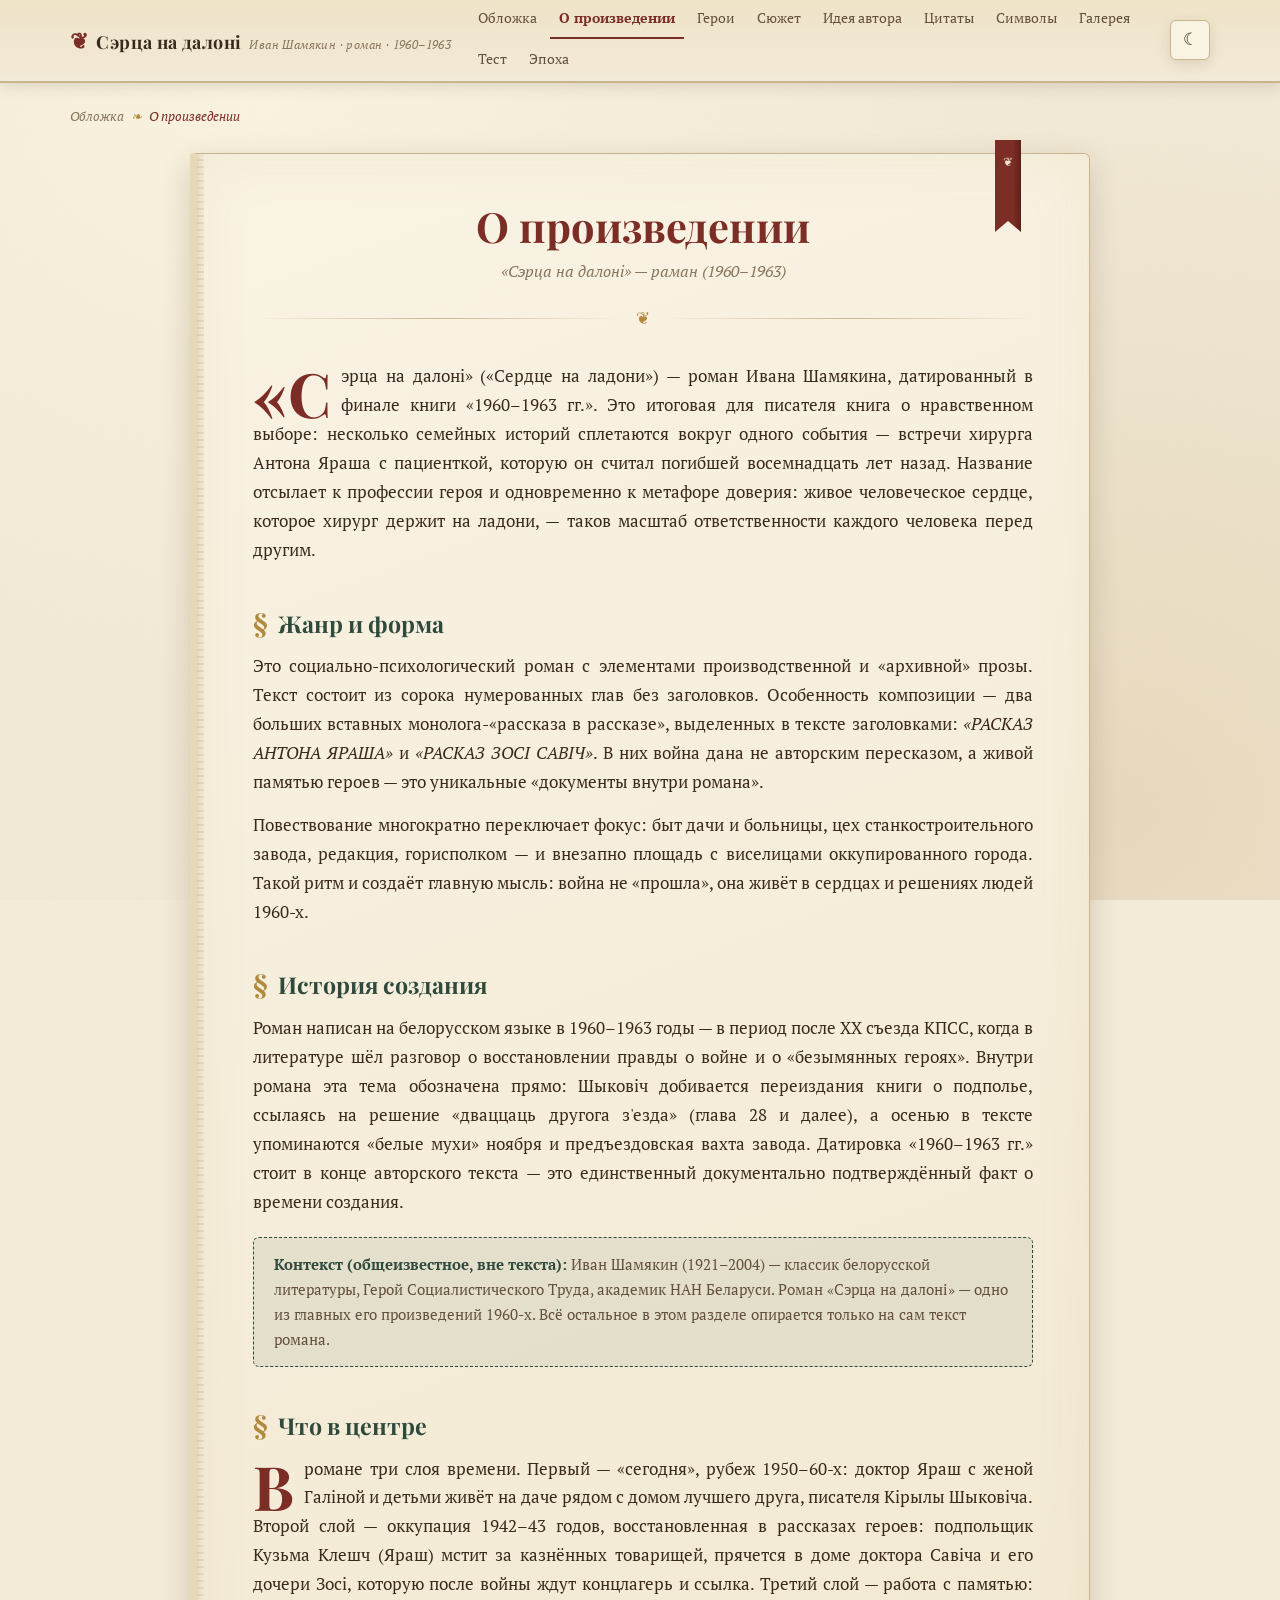
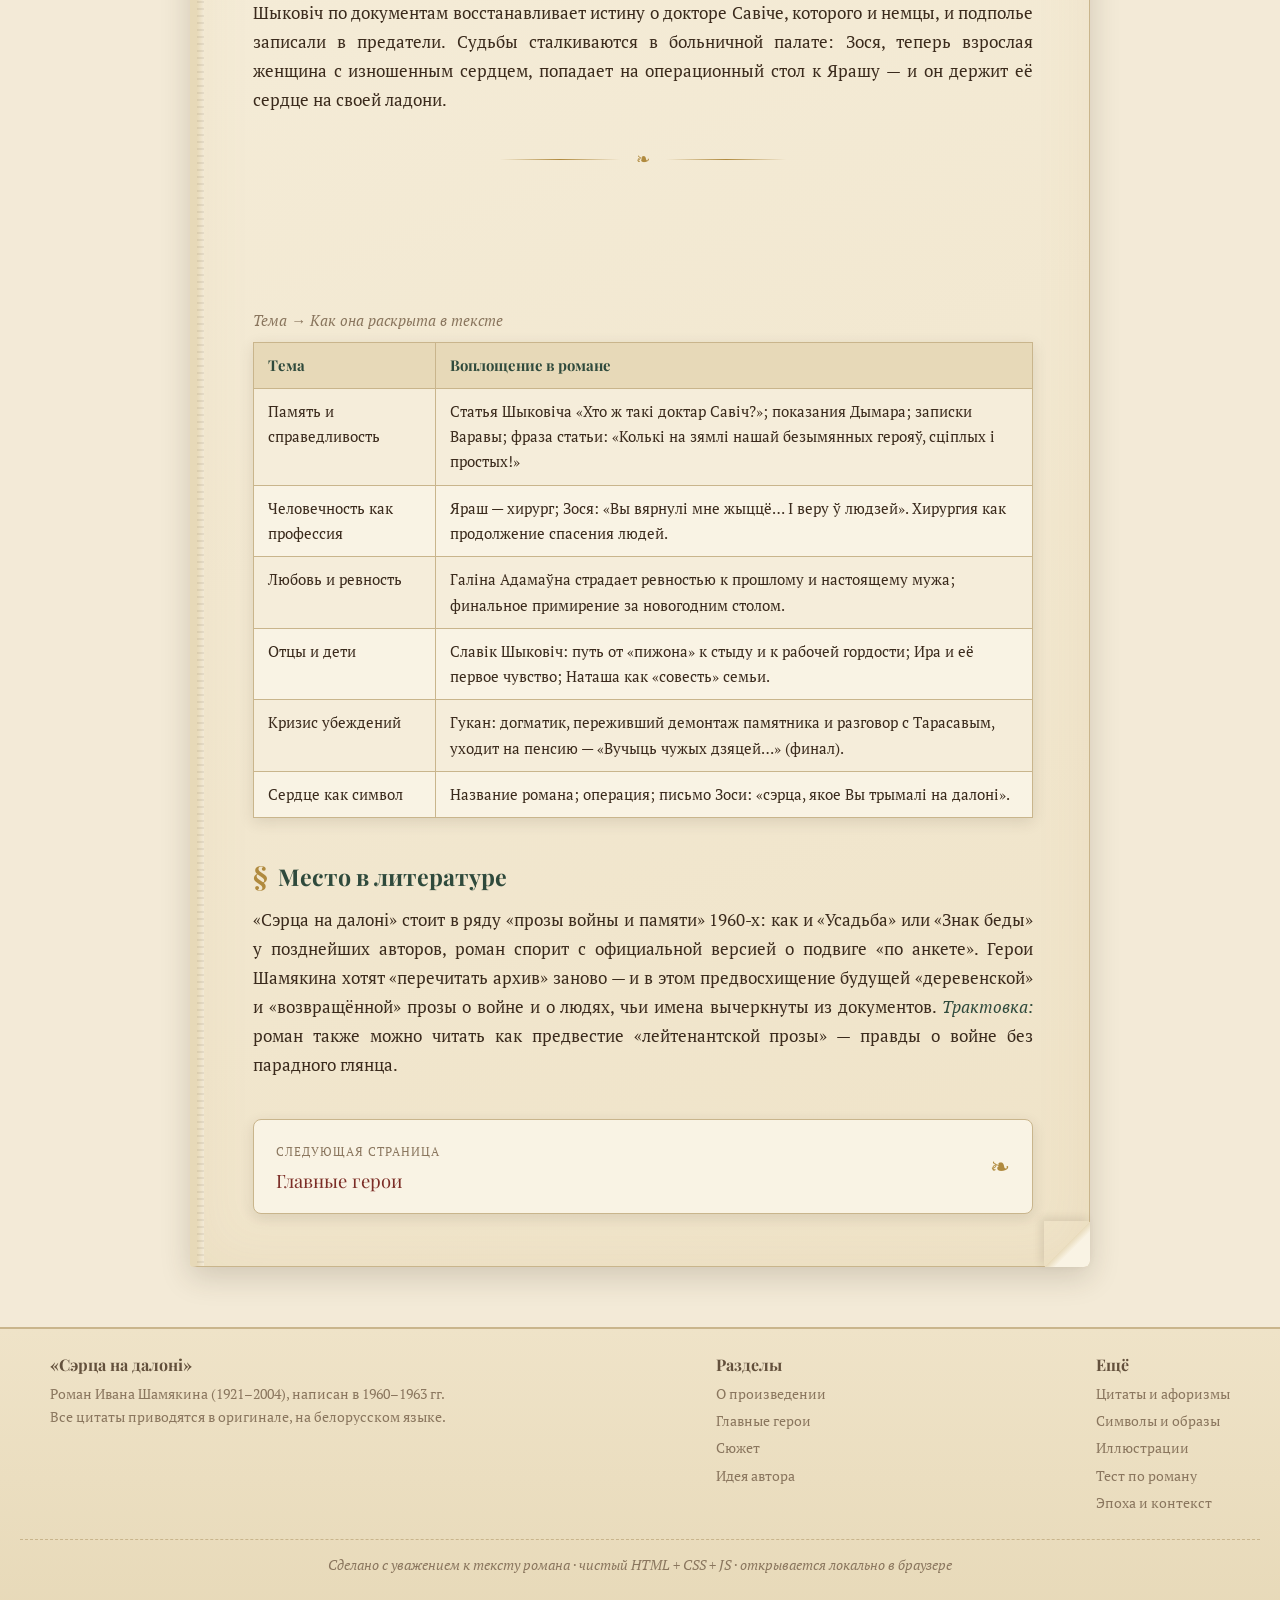
==== about.html @ dfd7bef8 "Add files via upload" ====
<!DOCTYPE html>
<html lang="ru">
<head>
  <meta charset="UTF-8">
  <meta name="viewport" content="width=device-width, initial-scale=1.0">
  <title>О произведении — «Сэрца на далоні»</title>
  <meta name="description" content="Жанр, история создания, композиция и проблематика романа Ивана Шамякина «Сэрца на далоні».">
  <link rel="preconnect" href="https://fonts.googleapis.com">
  <link rel="preconnect" href="https://fonts.gstatic.com" crossorigin>
  <link href="https://fonts.googleapis.com/css2?family=Playfair+Display:ital,wght@0,400;0,600;0,700;1,400&family=PT+Serif:ital,wght@0,400;0,700;1,400&display=swap" rel="stylesheet">
  <link rel="stylesheet" href="css/styles.css">
  <link rel="icon" href="data:image/svg+xml,%3Csvg xmlns='http://www.w3.org/2000/svg' viewBox='0 0 32 32'%3E%3Crect width='32' height='32' rx='4' fill='%237b2d26'/%3E%3Ctext x='16' y='23' font-size='18' text-anchor='middle' fill='%23f3e2bd' font-family='serif'%3E%D0%A1%3C/text%3E%3C/svg%3E">
</head>
<body>

<header class="site-header">
  <div class="header-inner">
    <a class="brand" href="index.html"><span class="brand-mark">❦</span>Сэрца на далоні<span class="brand-sub">Иван Шамякин · роман · 1960–1963</span></a>
    <nav class="main-nav" aria-label="Основная навигация">
      <a href="index.html">Обложка</a>
      <a href="about.html" aria-current="page">О произведении</a>
      <a href="heroes.html">Герои</a>
      <a href="plot.html">Сюжет</a>
      <a href="author-idea.html">Идея автора</a>
      <a href="quotes.html">Цитаты</a>
      <a href="symbols.html">Символы</a>
      <a href="gallery.html">Галерея</a>
      <a href="quiz.html">Тест</a>
      <a href="timeline.html">Эпоха</a>
    </nav>
    <div class="header-tools">
      <button class="theme-toggle" type="button" aria-label="Переключить тему">☾</button>
      <button class="nav-toggle" type="button" aria-label="Меню"><span></span></button>
    </div>
  </div>
</header>

<div class="crumbs">
  <a href="index.html">Обложка</a><span class="sep">❧</span><span class="cur">О произведении</span>
</div>

<main class="page">
  <div class="lassse"></div>
  <h1 class="page-title">О произведении</h1>
  <p class="page-subtitle">«Сэрца на далоні» — раман (1960–1963)</p>
  <div class="title-rule">❦</div>

  <p class="dropcap reveal">«Сэрца на далоні» («Сердце на ладони») — роман Ивана Шамякина, датированный в финале книги «1960–1963 гг.». Это итоговая для писателя книга о нравственном выборе: несколько семейных историй сплетаются вокруг одного события — встречи хирурга Антона Яраша с пациенткой, которую он считал погибшей восемнадцать лет назад. Название отсылает к профессии героя и одновременно к метафоре доверия: живое человеческое сердце, которое хирург держит на ладони, — таков масштаб ответственности каждого человека перед другим.</p>

  <h2 class="sect reveal">Жанр и форма</h2>
  <p class="reveal">Это социально-психологический роман с элементами производственной и «архивной» прозы. Текст состоит из сорока нумерованных глав без заголовков. Особенность композиции — два больших вставных монолога-«рассказа в рассказе», выделенных в тексте заголовками: <i>«РАСКАЗ АНТОНА ЯРАША»</i> и <i>«РАСКАЗ ЗОСІ САВІЧ»</i>. В них война дана не авторским пересказом, а живой памятью героев — это уникальные «документы внутри романа».</p>
  <p class="reveal">Повествование многократно переключает фокус: быт дачи и больницы, цех станкостроительного завода, редакция, горисполком — и внезапно площадь с виселицами оккупированного города. Такой ритм и создаёт главную мысль: война не «прошла», она живёт в сердцах и решениях людей 1960-х.</p>

  <h2 class="sect reveal">История создания</h2>
  <p class="reveal">Роман написан на белорусском языке в 1960–1963 годы — в период после XX съезда КПСС, когда в литературе шёл разговор о восстановлении правды о войне и о «безымянных героях». Внутри романа эта тема обозначена прямо: Шыковіч добивается переиздания книги о подполье, ссылаясь на решение «дваццаць другога з'езда» (глава 28 и далее), а осенью в тексте упоминаются «белые мухи» ноября и предъездовская вахта завода. Датировка «1960–1963 гг.» стоит в конце авторского текста — это единственный документально подтверждённый факт о времени создания.</p>
  <div class="note reveal"><b>Контекст (общеизвестное, вне текста):</b> Иван Шамякин (1921–2004) — классик белорусской литературы, Герой Социалистического Труда, академик НАН Беларуси. Роман «Сэрца на далоні» — одно из главных его произведений 1960-х. Всё остальное в этом разделе опирается только на сам текст романа.</div>

  <h2 class="sect reveal">Что в центре</h2>
  <p class="dropcap reveal">В романе три слоя времени. Первый — «сегодня», рубеж 1950–60-х: доктор Яраш с женой Галіной и детьми живёт на даче рядом с домом лучшего друга, писателя Кірылы Шыковіча. Второй слой — оккупация 1942–43 годов, восстановленная в рассказах героев: подпольщик Кузьма Клешч (Яраш) мстит за казнённых товарищей, прячется в доме доктора Савіча и его дочери Зосі, которую после войны ждут концлагерь и ссылка. Третий слой — работа с памятью: Шыковіч по документам восстанавливает истину о докторе Савіче, которого и немцы, и подполье записали в предатели. Судьбы сталкиваются в больничной палате: Зося, теперь взрослая женщина с изношенным сердцем, попадает на операционный стол к Ярашу — и он держит её сердце на своей ладони.</p>

  <div class="vignette">❧</div>

  <h2 class="sect reveal">Темы и проблематика</h2>
  <p class="reveal">Сквозные темы романа, каждая раскрыта через конкретную линию:</p>
  <table class="era reveal">
    <caption>Тема → Как она раскрыта в тексте</caption>
    <tr><th>Тема</th><th>Воплощение в романе</th></tr>
    <tr><td>Память и справедливость</td><td>Статья Шыковіча «Хто ж такi доктар Савiч?»; показания Дымара; записки Варавы; фраза статьи: «Колькі на зямлі нашай безымянных герояў, сцiплых i простых!»</td></tr>
    <tr><td>Человечность как профессия</td><td>Яраш — хирург; Зося: «Вы вярнулi мне жыццё… I веру ў людзей». Хирургия как продолжение спасения людей.</td></tr>
    <tr><td>Любовь и ревность</td><td>Галіна Адамаўна страдает ревностью к прошлому и настоящему мужа; финальное примирение за новогодним столом.</td></tr>
    <tr><td>Отцы и дети</td><td>Славік Шыковіч: путь от «пижона» к стыду и к рабочей гордости; Ира и её первое чувство; Наташа как «совесть» семьи.</td></tr>
    <tr><td>Кризис убеждений</td><td>Гукан: догматик, переживший демонтаж памятника и разговор с Тарасавым, уходит на пенсию — «Вучыць чужых дзяцей…» (финал).</td></tr>
    <tr><td>Сердце как символ</td><td>Название романа; операция; письмо Зоси: «сэрца, якое Вы трымалi на далонi».</td></tr>
  </table>

  <h2 class="sect reveal">Место в литературе</h2>
  <p class="reveal">«Сэрца на далоні» стоит в ряду «прозы войны и памяти» 1960-х: как и «Усадьба» или «Знак беды» у позднейших авторов, роман спорит с официальной версией о подвиге «по анкете». Герои Шамякина хотят «перечитать архив» заново — и в этом предвосхищение будущей «деревенской» и «возвращённой» прозы о войне и о людях, чьи имена вычеркнуты из документов. <span class="interp">Трактовка:</span> роман также можно читать как предвестие «лейтенантской прозы» — правды о войне без парадного глянца.</p>

  <a class="next-link" href="heroes.html">
    <span><span class="nl-label">Следующая страница</span><br><span class="nl-title">Главные герои</span></span>
    <span class="arrow">❧</span>
  </a>
</main>

<footer class="site-footer">
  <div class="footer-inner">
    <div>
      <h4>«Сэрца на далоні»</h4>
      <p>Роман Ивана Шамякина (1921–2004), написан в 1960–1963 гг.<br>Все цитаты приводятся в оригинале, на белорусском языке.</p>
    </div>
    <div>
      <h4>Разделы</h4>
      <ul>
        <li><a href="about.html">О произведении</a></li>
        <li><a href="heroes.html">Главные герои</a></li>
        <li><a href="plot.html">Сюжет</a></li>
        <li><a href="author-idea.html">Идея автора</a></li>
      </ul>
    </div>
    <div>
      <h4>Ещё</h4>
      <ul>
        <li><a href="quotes.html">Цитаты и афоризмы</a></li>
        <li><a href="symbols.html">Символы и образы</a></li>
        <li><a href="gallery.html">Иллюстрации</a></li>
        <li><a href="quiz.html">Тест по роману</a></li>
        <li><a href="timeline.html">Эпоха и контекст</a></li>
      </ul>
    </div>
  </div>
  <p class="colophon">Сделано с уважением к тексту романа · чистый HTML + CSS + JS · открывается локально в браузере</p>
</footer>

<script src="js/main.js"></script>
</body>
</html>
---- css/styles.css ----
/* ============================================================
   «Сэрца на далоні» — сайт-лоргрид об романе Ивана Шамякина
   Дизайн: старая книга / библиотека. CSS3, без фреймворков.
   ============================================================ */

/* ---------- Переменные и сброс ---------- */
:root {
  --paper: #f3ead7;
  --paper-2: #efe3c8;
  --paper-dark: #e7d9b8;
  --ink: #3a2a1c;
  --ink-soft: #63503c;
  --ink-faint: #8a765e;
  --accent: #7b2d26;        /* бордовый */
  --accent-2: #9c4a30;
  --green: #2f4a3c;          /* глубокий зелёный */
  --gold: #b08a3e;
  --line: #c9b58c;
  --card: #f9f3e4;
  --shadow: 0 10px 30px rgba(58, 42, 28, .18);
  --shadow-soft: 0 4px 14px rgba(58, 42, 28, .12);
  --serif: "PT Serif", Georgia, "Times New Roman", serif;
  --display: "Playfair Display", "PT Serif", Georgia, serif;
  --header-h: 64px;
}

html[data-theme="night"] {
  --paper: #221a12;
  --paper-2: #2a2015;
  --paper-dark: #1c1610;
  --ink: #e8dcc3;
  --ink-soft: #c4b394;
  --ink-faint: #9c8b6e;
  --accent: #c96f5f;
  --accent-2: #d98a6a;
  --green: #8fb3a0;
  --gold: #d0a75c;
  --line: #55452f;
  --card: #2b2117;
  --shadow: 0 10px 30px rgba(0, 0, 0, .5);
  --shadow-soft: 0 4px 14px rgba(0, 0, 0, .4);
}

*, *::before, *::after { box-sizing: border-box; }

html { scroll-behavior: smooth; }

body {
  margin: 0;
  font-family: var(--serif);
  font-size: 17px;
  line-height: 1.7;
  color: var(--ink);
  background-color: var(--paper);
  background-image:
    radial-gradient(ellipse at 20% 10%, rgba(255,250,230,.55), transparent 55%),
    radial-gradient(ellipse at 85% 90%, rgba(176,138,62,.16), transparent 60%),
    url("data:image/svg+xml,%3Csvg xmlns='http://www.w3.org/2000/svg' width='140' height='140'%3E%3Cfilter id='n'%3E%3CfeTurbulence type='fractalNoise' baseFrequency='0.9' numOctaves='2'/%3E%3CfeColorMatrix values='0 0 0 0 0.36 0 0 0 0 0.27 0 0 0 0 0.16 0 0 0 0.05 0'/%3E%3C/filter%3E%3Crect width='140' height='140' filter='url(%23n)'/%3E%3C/svg%3E");
  background-attachment: fixed;
  min-height: 100vh;
}

html[data-theme="night"] body {
  background-image:
    radial-gradient(ellipse at 20% 10%, rgba(90,70,45,.35), transparent 55%),
    url("data:image/svg+xml,%3Csvg xmlns='http://www.w3.org/2000/svg' width='140' height='140'%3E%3Cfilter id='n'%3E%3CfeTurbulence type='fractalNoise' baseFrequency='0.9' numOctaves='2'/%3E%3CfeColorMatrix values='0 0 0 0 0.9 0 0 0 0 0.85 0 0 0 0 0.7 0 0 0 0.05 0'/%3E%3C/filter%3E%3Crect width='140' height='140' filter='url(%23n)'/%3E%3C/svg%3E");
}

/* Плавное появление страницы */
body { animation: pageIn .55s ease-out both; }
body.nav-away { animation: pageOut .3s ease-in both; }
@keyframes pageIn { from { opacity: 0; transform: translateY(8px); } to { opacity: 1; transform: none; } }
@keyframes pageOut { to { opacity: 0; } }

::selection { background: var(--accent); color: #f7f0dd; }

img, svg { max-width: 100%; }

a { color: var(--accent); text-decoration-color: rgba(123,45,38,.4); text-underline-offset: 3px; }
a:hover { color: var(--accent-2); }

/* ---------- Шапка ---------- */
.site-header {
  position: sticky; top: 0; z-index: 50;
  background: linear-gradient(to bottom, var(--paper-2), var(--paper));
  border-bottom: 2px solid var(--line);
  box-shadow: 0 3px 14px rgba(58,42,28,.14);
}
.header-inner {
  max-width: 1180px; margin: 0 auto; padding: 0 20px;
  min-height: var(--header-h);
  display: flex; align-items: center; gap: 18px;
}
.brand {
  font-family: var(--display); font-weight: 700; font-size: 1.12rem;
  color: var(--ink); text-decoration: none; letter-spacing: .4px;
  display: flex; align-items: baseline; gap: 8px; white-space: nowrap;
}
.brand:hover { color: var(--accent); }
.brand-mark { color: var(--accent); font-size: 1.2em; }
.brand-sub {
  font-family: var(--serif); font-weight: 400; font-style: italic;
  font-size: .72rem; color: var(--ink-faint);
}
.main-nav { margin-left: auto; display: flex; flex-wrap: wrap; gap: 2px 4px; }
.main-nav a {
  font-size: .86rem; color: var(--ink-soft); text-decoration: none;
  padding: 7px 9px; border-radius: 3px 3px 0 0;
  border-bottom: 2px solid transparent;
}
.main-nav a:hover { color: var(--accent); background: rgba(123,45,38,.07); }
.main-nav a[aria-current="page"] {
  color: var(--accent); border-bottom-color: var(--accent); font-weight: 700;
}
.header-tools { display: flex; align-items: center; gap: 8px; }
.theme-toggle, .nav-toggle {
  background: var(--card); border: 1px solid var(--line); color: var(--ink);
  border-radius: 6px; width: 40px; height: 40px; cursor: pointer;
  font-size: 1.05rem; line-height: 1; box-shadow: var(--shadow-soft);
}
.theme-toggle:hover, .nav-toggle:hover { border-color: var(--accent); }
.nav-toggle { display: none; }
.nav-toggle span, .nav-toggle span::before, .nav-toggle span::after {
  content: ""; display: block; width: 18px; height: 2px; margin: 0 auto;
  background: var(--ink); position: relative; transition: .2s;
}
.nav-toggle span::before { position: absolute; top: -6px; }
.nav-toggle span::after { position: absolute; top: 6px; }

/* ---------- Хлебные крошки ---------- */
.crumbs {
  max-width: 1180px; margin: 22px auto 0; padding: 0 20px;
  font-size: .82rem; color: var(--ink-faint);
  font-style: italic;
}
.crumbs a { color: var(--ink-faint); text-decoration: none; }
.crumbs a:hover { color: var(--accent); }
.crumbs .sep { margin: 0 7px; color: var(--gold); }
.crumbs .cur { color: var(--accent); }

/* ---------- Страница-«книга» ---------- */
.page {
  position: relative;
  max-width: 900px; margin: 26px auto 60px; padding: 46px 56px 52px;
  background: linear-gradient(160deg, var(--card) 0%, var(--paper-2) 100%);
  border: 1px solid var(--line);
  border-left: 7px solid var(--paper-dark);
  box-shadow: var(--shadow), inset 0 0 60px rgba(176,138,62,.08);
  border-radius: 3px 6px 6px 3px;
}
.page::before { /* корешок */
  content: ""; position: absolute; left: 0; top: 0; bottom: 0; width: 7px;
  background:
    repeating-linear-gradient(to bottom, transparent 0 5px, rgba(58,42,28,.08) 5px 7px),
    linear-gradient(to right, var(--paper-dark), var(--paper));
}
.page::after { /* загнутый уголок */
  content: ""; position: absolute; right: -1px; bottom: -1px; width: 46px; height: 46px;
  background: linear-gradient(135deg, transparent 50%, var(--paper-dark) 50%, var(--card) 62%);
  border-radius: 0 0 6px 0;
  box-shadow: -3px -3px 8px rgba(58,42,28,.12);
  z-index: 2;
}
/* закладка-ляссе */
.lassse {
  position: absolute; top: -14px; right: 68px; width: 26px; height: 92px;
  background: linear-gradient(to right, var(--accent) 0 70%, #5f1f1a);
  clip-path: polygon(0 0, 100% 0, 100% 100%, 50% 88%, 0 100%);
  box-shadow: 0 6px 10px rgba(58,42,28,.3); z-index: 3;
}
.lassse::after { content: "❦"; display: block; text-align: center; color: #f3e6c8; font-size: 12px; padding-top: 12px; }

.wide { max-width: 1180px; }

/* ---------- Типографика ---------- */
h1, h2, h3, h4 { font-family: var(--display); line-height: 1.25; color: var(--ink); }
.page-title {
  font-size: clamp(1.9rem, 4vw, 2.6rem); margin: 0 0 6px;
  color: var(--accent); text-align: center; font-weight: 700;
}
.page-subtitle {
  text-align: center; font-style: italic; color: var(--ink-faint);
  margin: 0 0 10px; font-size: 1.02rem;
}
.title-rule {
  display: flex; align-items: center; gap: 14px; color: var(--gold);
  margin: 18px 0 30px; font-size: 1.05rem;
}
.title-rule::before, .title-rule::after {
  content: ""; flex: 1; height: 1px;
  background: linear-gradient(to right, transparent, var(--line), transparent);
}
h2.sect {
  font-size: 1.45rem; margin: 42px 0 14px; color: var(--green);
  display: flex; align-items: baseline; gap: 10px;
}
h2.sect::before { content: "§"; color: var(--gold); font-size: 1.1em; }
h3 { font-size: 1.12rem; margin: 26px 0 10px; color: var(--accent); }

p { margin: 0 0 16px; text-align: justify; hyphens: auto; }
p + p { margin-top: -2px; }

/* буквица */
.dropcap::first-letter {
  font-family: var(--display); font-size: 3.6em; font-weight: 700;
  float: left; line-height: .82; padding: 6px 10px 0 0; color: var(--accent);
}

/* виньетка-разделитель */
.vignette {
  display: flex; align-items: center; justify-content: center; gap: 16px;
  color: var(--gold); margin: 30px 0; user-select: none;
}
.vignette::before, .vignette::after {
  content: ""; width: 120px; height: 1px;
  background: linear-gradient(to right, transparent, var(--gold), transparent);
}

/* цитата внутри текста */
blockquote {
  margin: 22px 0; padding: 14px 26px;
  border-left: 3px solid var(--accent);
  background: rgba(123,45,38,.06);
  font-style: italic; color: var(--ink-soft);
  border-radius: 0 6px 6px 0;
}
blockquote .src {
  display: block; margin-top: 6px; font-style: normal; font-size: .8rem;
  color: var(--ink-faint); text-align: right;
}
.hl { background: linear-gradient(transparent 62%, rgba(176,138,62,.45) 0); }
.i { font-style: italic; }
.small { font-size: .85rem; color: var(--ink-faint); }
.center { text-align: center; }

.note {
  padding: 14px 20px; margin: 20px 0; font-size: .92rem;
  background: rgba(47,74,60,.08); border: 1px dashed var(--green);
  border-radius: 6px; color: var(--ink-soft);
}
.note b { color: var(--green); }

.tag {
  display: inline-block; font-size: .72rem; letter-spacing: .5px;
  border: 1px solid var(--line); border-radius: 20px; padding: 2px 12px;
  color: var(--ink-faint); background: var(--card); margin: 2px 4px 2px 0;
}
.interp { color: var(--green); border-color: var(--green); font-style: italic; }

/* ---------- Обложка (index) ---------- */
.cover-wrap {
  min-height: calc(100vh - var(--header-h) - 40px);
  display: flex; flex-direction: column; align-items: center; justify-content: center;
  padding: 30px 16px 50px; gap: 34px;
}
.book-scene { perspective: 1400px; }
.book {
  position: relative; width: min(340px, 78vw); aspect-ratio: 3 / 4.4;
  transform-style: preserve-3d; transition: transform 1.1s cubic-bezier(.4,.1,.2,1);
  cursor: pointer;
}
.book.open { transform: rotateY(-24deg) rotateX(4deg); }
.book-flap {
  position: absolute; inset: 0; border-radius: 4px 12px 12px 4px;
  background:
    linear-gradient(135deg, var(--accent) 0%, #5f1f1a 55%, #4a1813 100%);
  box-shadow: 14px 18px 40px rgba(58,42,28,.45), inset 0 0 0 1px rgba(255,235,190,.18);
  transform-origin: left center; transition: transform 1.1s cubic-bezier(.4,.1,.2,1);
  display: flex; flex-direction: column; align-items: center; justify-content: center;
  gap: 10px; padding: 26px; text-align: center;
}
.book.open .book-flap { transform: rotateY(-150deg); }
.book-flap::before {
  content: ""; position: absolute; left: 7px; top: 0; bottom: 0; width: 10px;
  background: linear-gradient(to right, rgba(0,0,0,.5), rgba(0,0,0,.05));
  border-radius: 4px 0 0 4px;
}
.book-flap .b-author { color: #d8b98a; letter-spacing: 4px; text-transform: uppercase; font-size: .78rem; }
.book-flap .b-title { font-family: var(--display); color: #f3e2bd; font-size: 1.55rem; line-height: 1.2; }
.book-flap .b-orn { color: #caa25e; font-size: 1.3rem; }
.book-flap .b-genre { color: #b98f63; font-style: italic; font-size: .85rem; }
.book-flap .b-frame {
  position: absolute; inset: 14px; border: 1px solid rgba(211,175,111,.5);
  border-radius: 2px 8px 8px 2px; pointer-events: none;
}
.book-page-face {
  position: absolute; inset: 0; border-radius: 4px 12px 12px 4px;
  background: linear-gradient(120deg, #f6efdb, #eadfc0);
  box-shadow: inset 0 0 40px rgba(176,138,62,.25), 8px 10px 30px rgba(58,42,28,.3);
  display: flex; flex-direction: column; align-items: center; justify-content: center;
  text-align: center; padding: 26px; color: #4a3626;
}
.book-page-face .p-quote { font-style: italic; font-size: .95rem; line-height: 1.6; max-width: 240px; }
.book-page-face .p-src { font-size: .74rem; margin-top: 10px; color: #8a765e; }
.cover-caption { text-align: center; color: var(--ink-faint); font-style: italic; font-size: .9rem; }
.cover-caption a { font-style: normal; }
.epigraph {
  max-width: 560px; text-align: center; font-style: italic; color: var(--ink-soft);
  font-size: 1.06rem; line-height: 1.75;
}
.epigraph .e-src { display: block; margin-top: 10px; font-size: .82rem; font-style: normal; color: var(--ink-faint); }

/* ---------- Карточки героев ---------- */
.heroes-grid {
  display: grid; grid-template-columns: repeat(auto-fill, minmax(320px, 1fr));
  gap: 26px;
}
.hero-card {
  background: linear-gradient(165deg, var(--card), var(--paper-2));
  border: 1px solid var(--line); border-radius: 6px;
  box-shadow: var(--shadow-soft); padding: 22px 22px 18px;
  position: relative; overflow: hidden;
}
.hero-card::before {
  content: ""; position: absolute; top: 0; left: 0; right: 0; height: 4px;
  background: linear-gradient(to right, var(--accent), var(--gold), var(--accent));
}
.hero-head { display: flex; gap: 16px; align-items: center; margin-bottom: 12px; }
.avatar {
  flex: 0 0 64px; height: 64px; border-radius: 50%;
  display: flex; align-items: center; justify-content: center;
  font-family: var(--display); font-weight: 700; font-size: 1.35rem; color: #f3e2bd;
  background:
    radial-gradient(circle at 30% 25%, rgba(255,235,190,.25), transparent 60%),
    linear-gradient(140deg, var(--accent) 0%, #4a1813 100%);
  border: 2px solid var(--gold);
  box-shadow: var(--shadow-soft);
}
.avatar.alt { background: linear-gradient(140deg, var(--green), #1d2f26); }
.hero-card h3 { margin: 0 0 2px; font-size: 1.18rem; }
.hero-role { font-size: .8rem; font-style: italic; color: var(--ink-faint); }
.hero-traits { margin: 10px 0 12px; }
.hero-quote {
  font-size: .9rem; font-style: italic; color: var(--ink-soft);
  border-top: 1px dashed var(--line); border-bottom: 1px dashed var(--line);
  padding: 10px 2px; margin: 12px 0;
}
.hero-quote::before { content: "«"; color: var(--accent); font-size: 1.2em; }
.hero-quote::after { content: "»"; color: var(--accent); font-size: 1.2em; }
.hero-rels { font-size: .84rem; color: var(--ink-soft); }
.hero-rels b { color: var(--green); font-weight: 700; }

/* ---------- Сюжет и хронология ---------- */
.timeline { position: relative; margin: 30px 0 10px; padding-left: 34px; }
.timeline::before {
  content: ""; position: absolute; left: 9px; top: 6px; bottom: 6px; width: 3px;
  background: linear-gradient(to bottom, var(--accent), var(--gold), var(--green));
  border-radius: 2px;
}
.tl-item { position: relative; margin-bottom: 26px; }
.tl-item::before {
  content: ""; position: absolute; left: -32px; top: 6px; width: 15px; height: 15px;
  background: var(--card); border: 3px solid var(--accent); border-radius: 50%;
  box-shadow: 0 0 0 4px var(--paper);
}
.tl-item.war::before { border-color: var(--accent); background: var(--accent); }
.tl-item.now::before { border-color: var(--green); background: var(--green); }
.tl-date {
  font-family: var(--display); font-weight: 700; color: var(--accent);
  font-size: .95rem; letter-spacing: 1px; text-transform: uppercase;
}
.tl-item.now .tl-date { color: var(--green); }
.tl-item h4 { margin: 4px 0 8px; font-size: 1.05rem; }
.tl-item p { font-size: .93rem; margin-bottom: 6px; }

.chapter-block { margin-bottom: 34px; }
.chapter-block h3 { margin-bottom: 8px; }
.chapter-block .ch-range { font-size: .78rem; color: var(--ink-faint); font-style: italic; }

/* ---------- Цитаты («вырезки на полях») ---------- */
.quotes-grid {
  display: grid; grid-template-columns: repeat(auto-fill, minmax(340px, 1fr)); gap: 26px;
}
.quote-cut {
  background: var(--card); border: 1px solid var(--line);
  padding: 26px 24px 20px; position: relative;
  box-shadow: var(--shadow-soft); font-style: italic; color: var(--ink-soft);
  transition: transform .25s, box-shadow .25s;
}
.quote-cut:nth-child(odd) { transform: rotate(-.6deg); }
.quote-cut:nth-child(even) { transform: rotate(.5deg); }
.quote-cut:hover { transform: rotate(0) translateY(-4px); box-shadow: var(--shadow); z-index: 2; }
.quote-cut::before {
  content: "❝"; position: absolute; top: 6px; left: 12px;
  font-size: 2.2rem; color: rgba(123,45,38,.25); font-style: normal;
}
.quote-cut blockquote { margin: 0 0 12px; padding: 0; border: 0; background: none; font-size: .98rem; }
.quote-cut .q-src {
  font-size: .8rem; font-style: normal; color: var(--ink-faint);
  border-top: 1px dashed var(--line); padding-top: 8px;
}
.quote-cut .q-src b { color: var(--accent); }

/* ---------- Галерея ---------- */
.gallery-grid {
  display: grid; grid-template-columns: repeat(auto-fit, minmax(300px, 1fr)); gap: 30px;
}
.plate {
  background: var(--card); border: 1px solid var(--line); padding: 14px 14px 16px;
  box-shadow: var(--shadow-soft); border-radius: 2px;
  transition: transform .25s, box-shadow .25s;
}
.plate:hover { transform: translateY(-5px) rotate(-.3deg); box-shadow: var(--shadow); }
.plate .p-frame {
  border: 1px solid var(--line); padding: 8px; background: var(--paper-2); line-height: 0;
}
.plate svg { width: 100%; height: auto; }
.plate figcaption { padding: 12px 6px 0; font-size: .9rem; color: var(--ink-soft); font-style: italic; text-align: center; }
.plate .p-note { font-size: .78rem; color: var(--ink-faint); text-align: center; margin-top: 6px; }

/* ---------- Тест ---------- */
.quiz-box {
  background: var(--card); border: 1px solid var(--line); border-radius: 8px;
  padding: 30px 34px; box-shadow: var(--shadow-soft); max-width: 760px; margin: 0 auto;
}
.quiz-progress {
  height: 8px; background: var(--paper-dark); border-radius: 4px; overflow: hidden; margin-bottom: 24px;
  border: 1px solid var(--line);
}
.quiz-progress .bar {
  height: 100%; width: 0; background: linear-gradient(to right, var(--accent), var(--gold));
  transition: width .35s;
}
.quiz-q { font-family: var(--display); font-size: 1.2rem; margin: 0 0 18px; color: var(--ink); }
.quiz-opts { display: grid; gap: 10px; }
.quiz-opt {
  text-align: left; font-family: var(--serif); font-size: .96rem; color: var(--ink);
  background: var(--paper-2); border: 1px solid var(--line); border-radius: 6px;
  padding: 12px 16px; cursor: pointer; transition: .15s;
}
.quiz-opt:hover { border-color: var(--accent); background: var(--card); transform: translateX(3px); }
.quiz-opt.correct { border-color: var(--green); background: rgba(47,74,60,.14); font-weight: 700; }
.quiz-opt.wrong { border-color: var(--accent); background: rgba(123,45,38,.12); }
.quiz-opt:disabled { cursor: default; opacity: .85; }
.quiz-feedback { min-height: 28px; margin: 14px 0; font-style: italic; font-size: .92rem; color: var(--ink-faint); }
.quiz-btn {
  font-family: var(--display); font-size: 1rem; padding: 12px 34px;
  background: linear-gradient(to bottom, var(--accent), #5f1f1a); color: #f3e2bd;
  border: 1px solid #4a1813; border-radius: 6px; cursor: pointer; box-shadow: var(--shadow-soft);
}
.quiz-btn:hover { filter: brightness(1.12); }
.quiz-result { text-align: center; }
.quiz-result .score {
  font-family: var(--display); font-size: 3rem; color: var(--accent); margin: 8px 0;
}
.quiz-result .verdict { font-style: italic; color: var(--ink-soft); margin-bottom: 20px; }

/* ---------- Таблицы (эпоха) ---------- */
table.era {
  width: 100%; border-collapse: collapse; margin: 18px 0 26px; font-size: .93rem;
  background: var(--card); box-shadow: var(--shadow-soft);
}
table.era caption { caption-side: top; text-align: left; font-style: italic; padding-bottom: 8px; color: var(--ink-faint); }
table.era th, table.era td { border: 1px solid var(--line); padding: 10px 14px; vertical-align: top; text-align: left; }
table.era th { background: var(--paper-dark); font-family: var(--display); color: var(--green); }
table.era tr:nth-child(even) td { background: rgba(176,138,62,.06); }

/* ---------- Подвал ---------- */
.site-footer {
  border-top: 2px solid var(--line); margin-top: 30px; padding: 26px 20px 34px;
  background: linear-gradient(to bottom, var(--paper-2), var(--paper-dark));
  color: var(--ink-faint); font-size: .85rem;
}
.footer-inner { max-width: 1180px; margin: 0 auto; display: flex; flex-wrap: wrap; gap: 20px 40px; justify-content: space-between; }
.footer-inner h4 { font-family: var(--display); color: var(--ink-soft); margin: 0 0 8px; font-size: 1rem; }
.footer-inner ul { margin: 0; padding: 0; list-style: none; }
.footer-inner li { margin: 4px 0; }
.footer-inner a { color: var(--ink-faint); text-decoration: none; }
.footer-inner a:hover { color: var(--accent); }
.colophon { border-top: 1px dashed var(--line); margin-top: 20px; padding-top: 14px; text-align: center; font-style: italic; }

/* ---------- Появление при скролле ---------- */
.reveal { opacity: 0; transform: translateY(24px); transition: opacity .7s ease, transform .7s ease; }
.reveal.visible { opacity: 1; transform: none; }
.reveal.d1 { transition-delay: .12s; } .reveal.d2 { transition-delay: .24s; } .reveal.d3 { transition-delay: .36s; }
@media (prefers-reduced-motion: reduce) {
  .reveal { opacity: 1; transform: none; transition: none; }
  body { animation: none; }
  .book, .book-flap { transition: none; }
  html { scroll-behavior: auto; }
}

/* ---------- Навигация-«содержание» на внутренней странице ---------- */
.toc-strip {
  display: flex; flex-wrap: wrap; gap: 8px; justify-content: center;
  margin: 0 0 28px; padding: 12px; border: 1px dashed var(--line); border-radius: 8px;
  background: rgba(176,138,62,.07);
}
.toc-strip a {
  font-size: .82rem; text-decoration: none; color: var(--ink-soft);
  border: 1px solid var(--line); background: var(--card);
  padding: 5px 14px; border-radius: 20px;
}
.toc-strip a:hover { color: var(--accent); border-color: var(--accent); }

/* Кнопка «дальше» */
.next-link {
  display: flex; justify-content: space-between; align-items: center; gap: 14px;
  margin-top: 40px; padding: 16px 22px; text-decoration: none;
  border: 1px solid var(--line); border-radius: 8px; background: var(--card);
  box-shadow: var(--shadow-soft); color: var(--ink-soft);
}
.next-link:hover { border-color: var(--accent); color: var(--accent); }
.next-link .nl-label { font-size: .78rem; text-transform: uppercase; letter-spacing: 1px; color: var(--ink-faint); }
.next-link .nl-title { font-family: var(--display); font-size: 1.15rem; color: var(--accent); }
.next-link .arrow { font-size: 1.5rem; color: var(--gold); }

/* ---------- Адаптив ---------- */
@media (max-width: 1020px) {
  .page { padding: 36px 34px 44px; }
}
@media (max-width: 860px) {
  .nav-toggle { display: block; }
  .main-nav {
    display: none; position: absolute; top: var(--header-h); left: 0; right: 0;
    flex-direction: column; background: var(--paper-2);
    border-bottom: 2px solid var(--line); padding: 10px 16px 16px;
    box-shadow: 0 12px 24px rgba(58,42,28,.2);
  }
  .main-nav.open { display: flex; }
  .main-nav a { border-bottom: 1px solid rgba(201,181,140,.35); border-radius: 0; padding: 11px 6px; }
  .brand-sub { display: none; }
  .lassse { right: 30px; }
}
@media (max-width: 600px) {
  body { font-size: 16px; }
  .page { margin: 14px 10px 40px; padding: 28px 20px 34px; }
  .page::after { width: 30px; height: 30px; }
  .heroes-grid, .quotes-grid { grid-template-columns: 1fr; }
  .quote-cut:nth-child(odd), .quote-cut:nth-child(even) { transform: none; }
  p { text-align: left; }
  .dropcap::first-letter { font-size: 3em; }
  .quiz-box { padding: 22px 18px; }
  .crumbs { margin-top: 14px; }
}
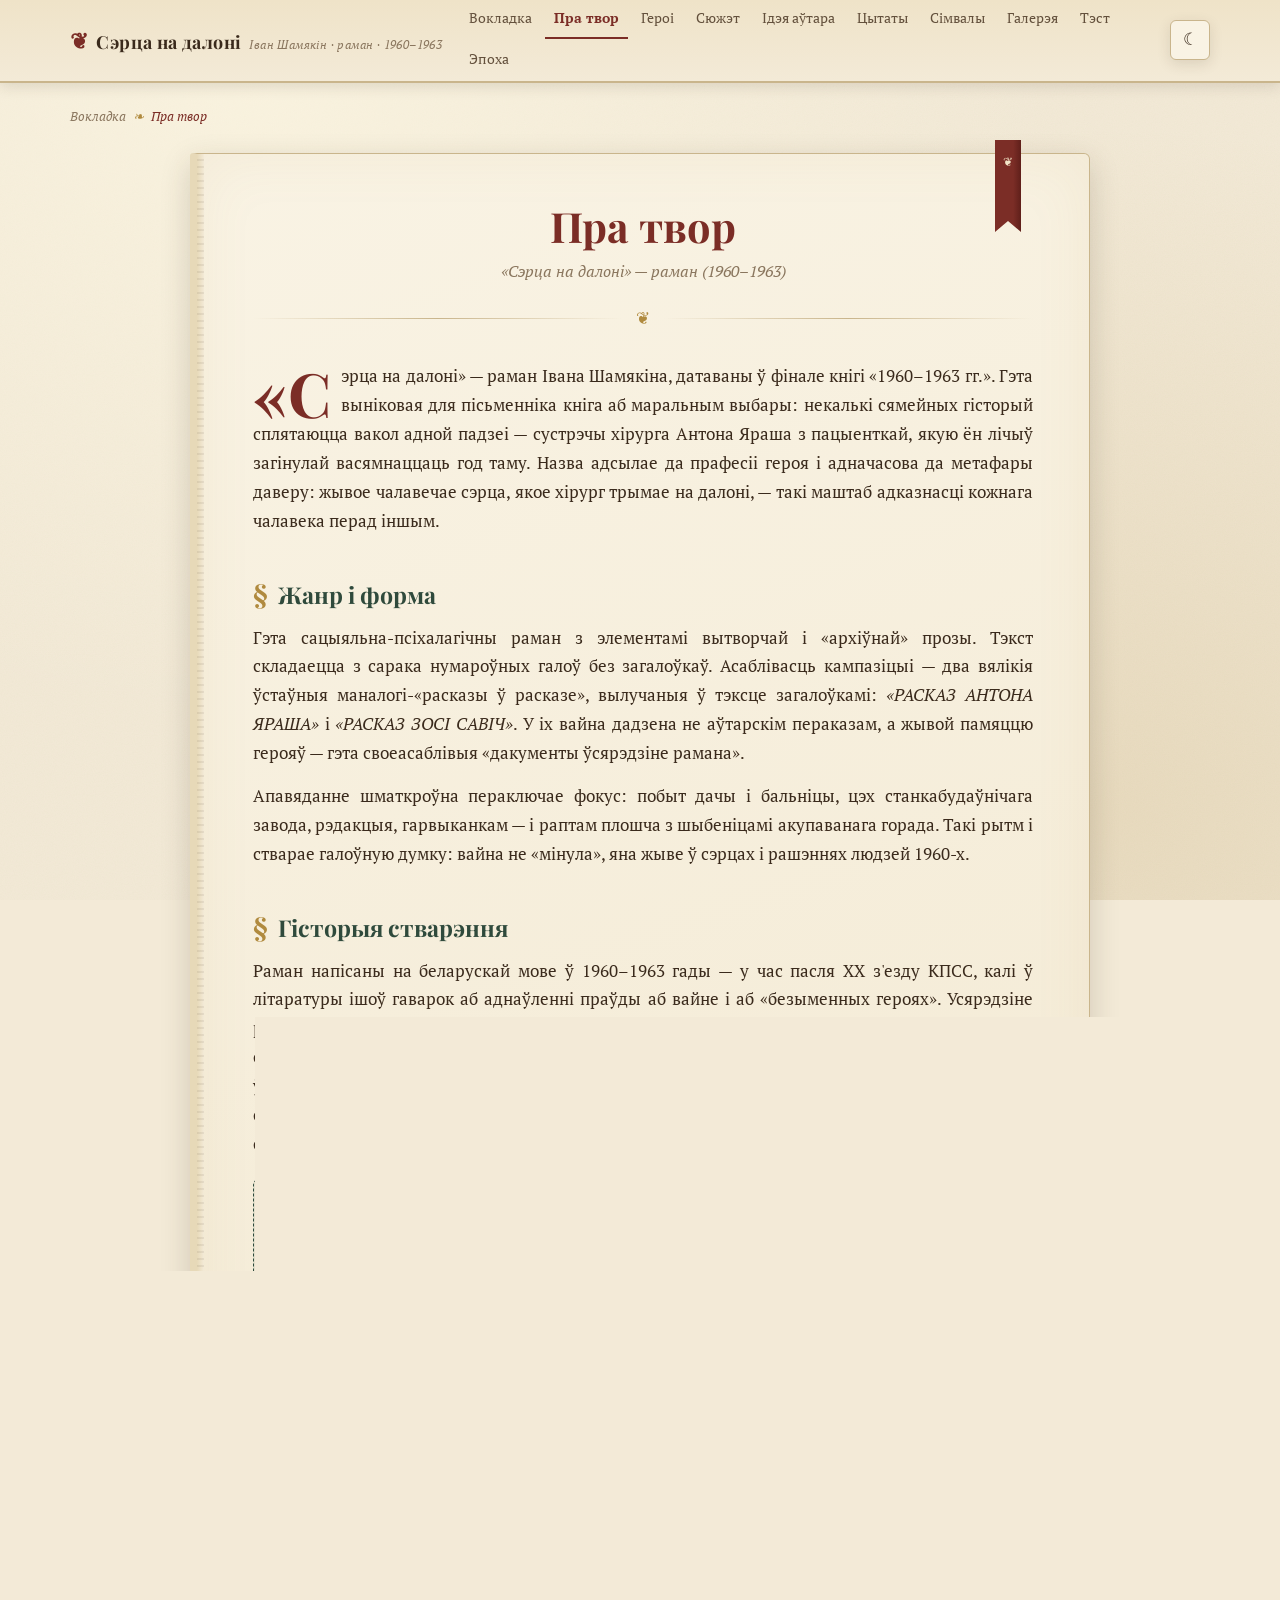
==== commit f4a31bae: "Add files via upload" ====
--- a/about.html
+++ b/about.html
@@ -1,10 +1,10 @@
 <!DOCTYPE html>
-<html lang="ru">
+<html lang="be">
 <head>
   <meta charset="UTF-8">
   <meta name="viewport" content="width=device-width, initial-scale=1.0">
-  <title>О произведении — «Сэрца на далоні»</title>
-  <meta name="description" content="Жанр, история создания, композиция и проблематика романа Ивана Шамякина «Сэрца на далоні».">
+  <title>Пра твор — «Сэрца на далоні»</title>
+  <meta name="description" content="Жанр, гісторыя стварэння, кампазіцыя і праблематыка рамана Івана Шамякіна «Сэрца на далоні».">
   <link rel="preconnect" href="https://fonts.googleapis.com">
   <link rel="preconnect" href="https://fonts.gstatic.com" crossorigin>
   <link href="https://fonts.googleapis.com/css2?family=Playfair+Display:ital,wght@0,400;0,600;0,700;1,400&family=PT+Serif:ital,wght@0,400;0,700;1,400&display=swap" rel="stylesheet">
@@ -15,69 +15,69 @@
 
 <header class="site-header">
   <div class="header-inner">
-    <a class="brand" href="index.html"><span class="brand-mark">❦</span>Сэрца на далоні<span class="brand-sub">Иван Шамякин · роман · 1960–1963</span></a>
-    <nav class="main-nav" aria-label="Основная навигация">
-      <a href="index.html">Обложка</a>
-      <a href="about.html" aria-current="page">О произведении</a>
-      <a href="heroes.html">Герои</a>
-      <a href="plot.html">Сюжет</a>
-      <a href="author-idea.html">Идея автора</a>
-      <a href="quotes.html">Цитаты</a>
-      <a href="symbols.html">Символы</a>
-      <a href="gallery.html">Галерея</a>
-      <a href="quiz.html">Тест</a>
+    <a class="brand" href="index.html"><span class="brand-mark">❦</span>Сэрца на далоні<span class="brand-sub">Іван Шамякін · раман · 1960–1963</span></a>
+    <nav class="main-nav" aria-label="Асноўная навігацыя">
+      <a href="index.html">Вокладка</a>
+      <a href="about.html" aria-current="page">Пра твор</a>
+      <a href="heroes.html">Героі</a>
+      <a href="plot.html">Сюжэт</a>
+      <a href="author-idea.html">Ідэя аўтара</a>
+      <a href="quotes.html">Цытаты</a>
+      <a href="symbols.html">Сімвалы</a>
+      <a href="gallery.html">Галерэя</a>
+      <a href="quiz.html">Тэст</a>
       <a href="timeline.html">Эпоха</a>
     </nav>
     <div class="header-tools">
-      <button class="theme-toggle" type="button" aria-label="Переключить тему">☾</button>
+      <button class="theme-toggle" type="button" aria-label="Пераключыць тэму">☾</button>
       <button class="nav-toggle" type="button" aria-label="Меню"><span></span></button>
     </div>
   </div>
 </header>
 
 <div class="crumbs">
-  <a href="index.html">Обложка</a><span class="sep">❧</span><span class="cur">О произведении</span>
+  <a href="index.html">Вокладка</a><span class="sep">❧</span><span class="cur">Пра твор</span>
 </div>
 
 <main class="page">
   <div class="lassse"></div>
-  <h1 class="page-title">О произведении</h1>
+  <h1 class="page-title">Пра твор</h1>
   <p class="page-subtitle">«Сэрца на далоні» — раман (1960–1963)</p>
   <div class="title-rule">❦</div>
 
-  <p class="dropcap reveal">«Сэрца на далоні» («Сердце на ладони») — роман Ивана Шамякина, датированный в финале книги «1960–1963 гг.». Это итоговая для писателя книга о нравственном выборе: несколько семейных историй сплетаются вокруг одного события — встречи хирурга Антона Яраша с пациенткой, которую он считал погибшей восемнадцать лет назад. Название отсылает к профессии героя и одновременно к метафоре доверия: живое человеческое сердце, которое хирург держит на ладони, — таков масштаб ответственности каждого человека перед другим.</p>
+  <p class="dropcap reveal">«Сэрца на далоні» — раман Івана Шамякіна, датаваны ў фінале кнігі «1960–1963 гг.». Гэта выніковая для пісьменніка кніга аб маральным выбары: некалькі сямейных гісторый сплятаюцца вакол адной падзеі — сустрэчы хірурга Антона Яраша з пацыенткай, якую ён лічыў загінулай васямнаццаць год таму. Назва адсылае да прафесіі героя і адначасова да метафары даверу: жывое чалавечае сэрца, якое хірург трымае на далоні, — такі маштаб адказнасці кожнага чалавека перад іншым.</p>
 
-  <h2 class="sect reveal">Жанр и форма</h2>
-  <p class="reveal">Это социально-психологический роман с элементами производственной и «архивной» прозы. Текст состоит из сорока нумерованных глав без заголовков. Особенность композиции — два больших вставных монолога-«рассказа в рассказе», выделенных в тексте заголовками: <i>«РАСКАЗ АНТОНА ЯРАША»</i> и <i>«РАСКАЗ ЗОСІ САВІЧ»</i>. В них война дана не авторским пересказом, а живой памятью героев — это уникальные «документы внутри романа».</p>
-  <p class="reveal">Повествование многократно переключает фокус: быт дачи и больницы, цех станкостроительного завода, редакция, горисполком — и внезапно площадь с виселицами оккупированного города. Такой ритм и создаёт главную мысль: война не «прошла», она живёт в сердцах и решениях людей 1960-х.</p>
+  <h2 class="sect reveal">Жанр і форма</h2>
+  <p class="reveal">Гэта сацыяльна-псіхалагічны раман з элементамі вытворчай і «архіўнай» прозы. Тэкст складаецца з сарака нумароўных галоў без загалоўкаў. Асаблівасць кампазіцыі — два вялікія ўстаўныя маналогі-«расказы ў расказе», вылучаныя ў тэксце загалоўкамі: <i>«РАСКАЗ АНТОНА ЯРАША»</i> і <i>«РАСКАЗ ЗОСІ САВІЧ»</i>. У іх вайна дадзена не аўтарскім пераказам, а жывой памяццю герояў — гэта своеасаблівыя «дакументы ўсярэдзіне рамана».</p>
+  <p class="reveal">Апавяданне шматкроўна пераключае фокус: побыт дачы і бальніцы, цэх станкабудаўнічага завода, рэдакцыя, гарвыканкам — і раптам плошча з шыбеніцамі акупаванага горада. Такі рытм і стварае галоўную думку: вайна не «мінула», яна жыве ў сэрцах і рашэннях людзей 1960-х.</p>
 
-  <h2 class="sect reveal">История создания</h2>
-  <p class="reveal">Роман написан на белорусском языке в 1960–1963 годы — в период после XX съезда КПСС, когда в литературе шёл разговор о восстановлении правды о войне и о «безымянных героях». Внутри романа эта тема обозначена прямо: Шыковіч добивается переиздания книги о подполье, ссылаясь на решение «дваццаць другога з'езда» (глава 28 и далее), а осенью в тексте упоминаются «белые мухи» ноября и предъездовская вахта завода. Датировка «1960–1963 гг.» стоит в конце авторского текста — это единственный документально подтверждённый факт о времени создания.</p>
-  <div class="note reveal"><b>Контекст (общеизвестное, вне текста):</b> Иван Шамякин (1921–2004) — классик белорусской литературы, Герой Социалистического Труда, академик НАН Беларуси. Роман «Сэрца на далоні» — одно из главных его произведений 1960-х. Всё остальное в этом разделе опирается только на сам текст романа.</div>
+  <h2 class="sect reveal">Гісторыя стварэння</h2>
+  <p class="reveal">Раман напісаны на беларускай мове ў 1960–1963 гады — у час пасля XX з'езду КПСС, калі ў літаратуры ішоў гаварок аб аднаўленні праўды аб вайне і аб «безыменных героях». Усярэдзіне рамана гэта тэма абазначана прама: Шыковіч дамагаецца перавыдання кнігі аб падполлі, спасылаючыся на рашэнне «дваццаць другога з'езду» (глава 28 і далей), а ўвосень у тэксце ўзгадваюцца «белыя мухі» лістапада і перадз'ездаўская вахта завода. Датаўроўне «1960–1963 гг.» стаіць у канцы аўтарскага тэксту — гэта адзіны дакументальна пацверджаны факт аб часе стварэння.</p>
+  <div class="note reveal"><b>Кантэкст (агульнавядомае, па-за тэкстам):</b> Іван Шамякін (1921–2004) — класік беларускай літаратуры, Герой Сацыялістычнай Працы, акадэмік НАН Беларусі. Раман «Сэрца на далоні» — адзін з галоўных яго твораў 1960-х. Усё астатняе ў гэтым раздзеле абапіраецца толькі на сам тэкст рамана.</div>
 
-  <h2 class="sect reveal">Что в центре</h2>
-  <p class="dropcap reveal">В романе три слоя времени. Первый — «сегодня», рубеж 1950–60-х: доктор Яраш с женой Галіной и детьми живёт на даче рядом с домом лучшего друга, писателя Кірылы Шыковіча. Второй слой — оккупация 1942–43 годов, восстановленная в рассказах героев: подпольщик Кузьма Клешч (Яраш) мстит за казнённых товарищей, прячется в доме доктора Савіча и его дочери Зосі, которую после войны ждут концлагерь и ссылка. Третий слой — работа с памятью: Шыковіч по документам восстанавливает истину о докторе Савіче, которого и немцы, и подполье записали в предатели. Судьбы сталкиваются в больничной палате: Зося, теперь взрослая женщина с изношенным сердцем, попадает на операционный стол к Ярашу — и он держит её сердце на своей ладони.</p>
+  <h2 class="sect reveal">Што ў цэнтры</h2>
+  <p class="dropcap reveal">У рамане тры пласты часу. Першы — «сёння», рубаж 1950–60-х: доктар Яраш з жонкай Галінай і дзецьмі жыве на дачы побач з домам найлепшага сябра, пісьменніка Кірылы Шыковіча. Другі пласт — акупацыя 1942–43 гадоў, адноўленая ў расказах герояў: падпольшчык Кузьма Клешч (Яраш) помсціць за пакараных таварышаў, хаваецца ў доме доктара Савіча і яго дачкі Зосі, якую пасля вайны чакаюць канцлагер і спасылка. Трэці пласт — праца з памяццю: Шыковіч па дакументах аднаўляе праўду аб доктары Савічы, якога і немцы, і падполле запісалі ў здраднікі. Долі сутыкаюцца ў бальнічнай палаце: Зося, цяпер дарослая жанчына са зношаным сэрцам, трапляе на аперацыйны стол да Яраша — і ён трымае яе сэрца на сваёй далоні.</p>
 
   <div class="vignette">❧</div>
 
-  <h2 class="sect reveal">Темы и проблематика</h2>
-  <p class="reveal">Сквозные темы романа, каждая раскрыта через конкретную линию:</p>
+  <h2 class="sect reveal">Тэмы і праблематыка</h2>
+  <p class="reveal">Скразныя тэмы рамана, кожная раскрыта праз канкрэтную лінію:</p>
   <table class="era reveal">
-    <caption>Тема → Как она раскрыта в тексте</caption>
-    <tr><th>Тема</th><th>Воплощение в романе</th></tr>
-    <tr><td>Память и справедливость</td><td>Статья Шыковіча «Хто ж такi доктар Савiч?»; показания Дымара; записки Варавы; фраза статьи: «Колькі на зямлі нашай безымянных герояў, сцiплых i простых!»</td></tr>
-    <tr><td>Человечность как профессия</td><td>Яраш — хирург; Зося: «Вы вярнулi мне жыццё… I веру ў людзей». Хирургия как продолжение спасения людей.</td></tr>
-    <tr><td>Любовь и ревность</td><td>Галіна Адамаўна страдает ревностью к прошлому и настоящему мужа; финальное примирение за новогодним столом.</td></tr>
-    <tr><td>Отцы и дети</td><td>Славік Шыковіч: путь от «пижона» к стыду и к рабочей гордости; Ира и её первое чувство; Наташа как «совесть» семьи.</td></tr>
-    <tr><td>Кризис убеждений</td><td>Гукан: догматик, переживший демонтаж памятника и разговор с Тарасавым, уходит на пенсию — «Вучыць чужых дзяцей…» (финал).</td></tr>
-    <tr><td>Сердце как символ</td><td>Название романа; операция; письмо Зоси: «сэрца, якое Вы трымалi на далонi».</td></tr>
+    <caption>Тэма → Як яна раскрыта ў тэксце</caption>
+    <tr><th>Тэма</th><th>Увасабленне ў рамане</th></tr>
+    <tr><td>Памяць і справядлівасць</td><td>Артыкул Шыковіча «Хто ж такі доктар Савіч?»; паказанні Дымара; запіскі Варавы; фраза артыкула: «Колькі на зямлі нашай безыменных герояў, сціплых і простых!»</td></tr>
+    <tr><td>Чалавечнасць як прафесія</td><td>Яраш — хірург; Зося: «Вы вярнулі мне жыццё… I веру ў людзей». Хірургія як працяг выратавання людзей.</td></tr>
+    <tr><td>Каханне і рэўнасць</td><td>Галіна Адамаўна пакутуе рэўнасцю да мінулага і сучаснага мужа; фінальнае прымірэнне за навагоднім сталом.</td></tr>
+    <tr><td>Бацькі і дзеці</td><td>Славік Шыковіч: дарога ад «піжона» да сораму і працоўнай гонарнасці; Іра і яе першае каханне; Наташа як «сумленне» сям'і.</td></tr>
+    <tr><td>Крызіс перакананняў</td><td>Гукан: дагматык, які перажыў знос помніка і размову з Тарасавым, просіцца на пенсію — «Вучыць чужых дзяцей…» (фінал).</td></tr>
+    <tr><td>Сэрца як сімвал</td><td>Назва рамана; аперацыя; ліст Зосі: «сэрца, якое Вы трымалі на далоні».</td></tr>
   </table>
 
-  <h2 class="sect reveal">Место в литературе</h2>
-  <p class="reveal">«Сэрца на далоні» стоит в ряду «прозы войны и памяти» 1960-х: как и «Усадьба» или «Знак беды» у позднейших авторов, роман спорит с официальной версией о подвиге «по анкете». Герои Шамякина хотят «перечитать архив» заново — и в этом предвосхищение будущей «деревенской» и «возвращённой» прозы о войне и о людях, чьи имена вычеркнуты из документов. <span class="interp">Трактовка:</span> роман также можно читать как предвестие «лейтенантской прозы» — правды о войне без парадного глянца.</p>
+  <h2 class="sect reveal">Месца ў літаратуры</h2>
+  <p class="reveal">«Сэрца на далоні» стаіць у шэрагу «прозы вайны і памяці» 1960-х: раман спрачаецца з афіцыйнай версіяй аб подзвігу «па анкеце». Героі Шамякіна хочуць «перачытаць архіў» нанова — і ў гэтым прадвесце будучай «вясковай» і «вернутай» прозы аб вайне і аб людзях, чые імёны выкраслены з дакументаў. <span class="interp">Тлумачэнне:</span> раман таксама можна чытаць як прадвесце «лейтэнантскай прозы» — праўды аб вайне без параднага глянцу.</p>
 
   <a class="next-link" href="heroes.html">
-    <span><span class="nl-label">Следующая страница</span><br><span class="nl-title">Главные герои</span></span>
+    <span><span class="nl-label">Наступная старонка</span><br><span class="nl-title">Галоўныя героі</span></span>
     <span class="arrow">❧</span>
   </a>
 </main>
@@ -86,29 +86,29 @@
   <div class="footer-inner">
     <div>
       <h4>«Сэрца на далоні»</h4>
-      <p>Роман Ивана Шамякина (1921–2004), написан в 1960–1963 гг.<br>Все цитаты приводятся в оригинале, на белорусском языке.</p>
+      <p>Раман Івана Шамякіна (1921–2004), напісаны ў 1960–1963 гг.<br>Усе цытаты прыводзяцца ў арыгінале, на беларускай мове.</p>
     </div>
     <div>
-      <h4>Разделы</h4>
+      <h4>Раздзелы</h4>
       <ul>
-        <li><a href="about.html">О произведении</a></li>
-        <li><a href="heroes.html">Главные герои</a></li>
-        <li><a href="plot.html">Сюжет</a></li>
-        <li><a href="author-idea.html">Идея автора</a></li>
+        <li><a href="about.html">Пра твор</a></li>
+        <li><a href="heroes.html">Галоўныя героі</a></li>
+        <li><a href="plot.html">Сюжэт</a></li>
+        <li><a href="author-idea.html">Ідэя аўтара</a></li>
       </ul>
     </div>
     <div>
-      <h4>Ещё</h4>
+      <h4>Яшчэ</h4>
       <ul>
-        <li><a href="quotes.html">Цитаты и афоризмы</a></li>
-        <li><a href="symbols.html">Символы и образы</a></li>
-        <li><a href="gallery.html">Иллюстрации</a></li>
-        <li><a href="quiz.html">Тест по роману</a></li>
-        <li><a href="timeline.html">Эпоха и контекст</a></li>
+        <li><a href="quotes.html">Цытаты і афарызмы</a></li>
+        <li><a href="symbols.html">Сімвалы і вобразы</a></li>
+        <li><a href="gallery.html">Ілюстрацыі</a></li>
+        <li><a href="quiz.html">Тэст па рамане</a></li>
+        <li><a href="timeline.html">Эпоха і кантэкст</a></li>
       </ul>
     </div>
   </div>
-  <p class="colophon">Сделано с уважением к тексту романа · чистый HTML + CSS + JS · открывается локально в браузере</p>
+  <p class="colophon">Зроблена з павагай да тэксту рамана · чысты HTML + CSS + JS · адкрываецца лакальна ў браўзеры</p>
 </footer>
 
 <script src="js/main.js"></script>
